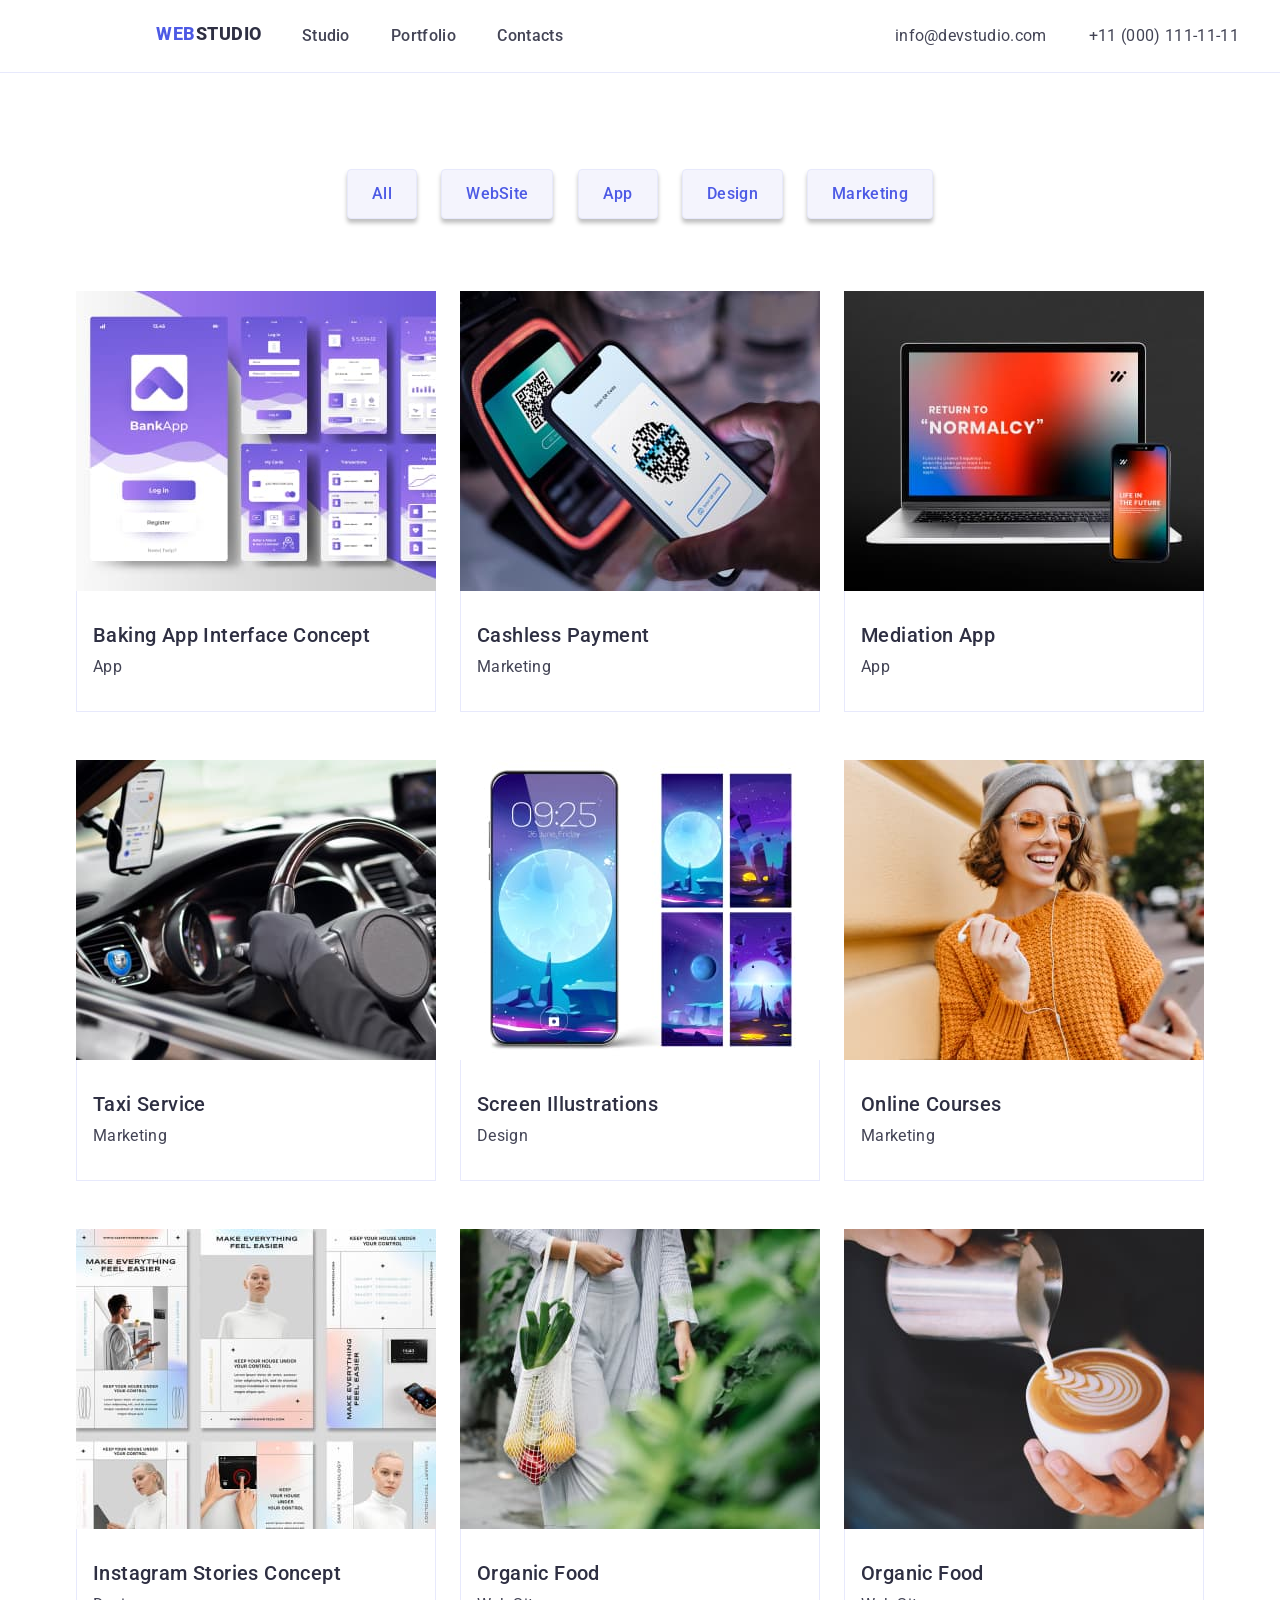
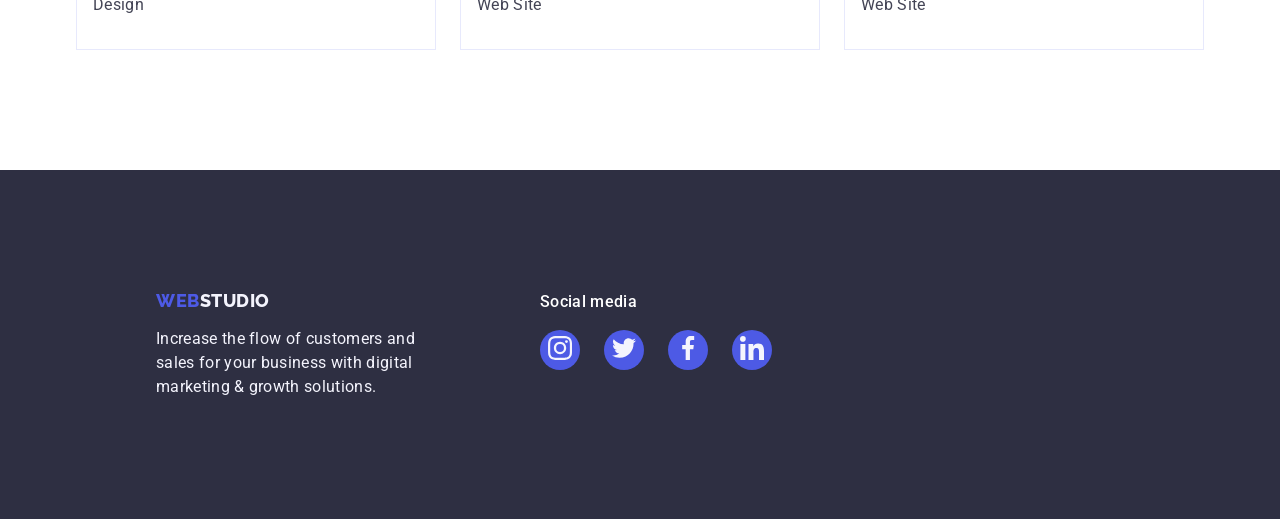
==== portfolio.html @ 45318115 "Update-start" ====
<!DOCTYPE html>
<html lang="en">
  <head>
    <meta charset="UTF-8" />
    <meta name="viewport" content="width=device-width, initial-scale=1.0" />
    <title>Portfolio-HW4</title>
    <link
      rel="stylesheet"
      href="https://cdnjs.cloudflare.com/ajax/libs/modern-normalize/2.0.0/modern-normalize.min.css"
      integrity="sha512-4xo8blKMVCiXpTaLzQSLSw3KFOVPWhm/TRtuPVc4WG6kUgjH6J03IBuG7JZPkcWMxJ5huwaBpOpnwYElP/m6wg=="
      crossorigin="anonymous"
      referrerpolicy="no-referrer"
    />
    <link rel="stylesheet" href="./css/index.css" />
    <link rel="preconnect" href="https://fonts.googleapis.com" />
    <link rel="preconnect" href="https://fonts.gstatic.com" crossorigin />
    <link
      href="https://fonts.googleapis.com/css2?family=Raleway:wght@800&family=Roboto:wght@400;500;700;900&display=swap"
      rel="stylesheet"
    />
  </head>
  <body>
    <header>
      <div class="container-top-line">
        <!--container 1-->
        <!--Logo-->
        <div class="container-logo-top-line">
          <!--container 2-->
          <a href="./index.html" class="web-logo"
            >Web<span class="studio-logo">Studio</span></a
          >
        </div>
        <!--container 2 END-->
        <!--Page navigation-->
        <nav class="nav">
          <ul class="container-links-top-line">
            <!--container 3-->
            <li class="container-address-top-line-children">
              <a href="./index.html" class="nav">Studio</a>
            </li>
            <li class="container-address-top-line-children">
              <a href="./portfolio.html" class="nav">Portfolio</a>
            </li>
            <li class="container-address-top-line-children">
              <a href="" class="nav">Contacts</a>
            </li>
          </ul>
          <!--container 3 END-->
        </nav>
        <!--Address-->
        <address>
          <ul class="container-address-top-line">
            <!--container 4-->
            <li>
              <a href="mailto:info@devstudio.com" class="addrees"
                >info@devstudio.com</a
              >
            </li>
            <li>
              <a href="tel:+110001111111" class="addrees"
                >+11 (000) 111-11-11</a
              >
            </li>
          </ul>
          <!--container 4 EDN-->
        </address>
      </div>
      <!--container 1 -END-->
    </header>
    <main>
      <!--<h1>Portfolio Page</h1>-->
      <section class="section-portfolio">
        <ul class="container-buttons">
          <li>
            <button type="button" class="button-item">All</button>
          </li>
          <li><button type="button" class="button-item">WebSite</button></li>
          <li><button type="button" class="button-item">App</button></li>
          <li><button type="button" class="button-item">Design</button></li>
          <li><button type="button" class="button-item">Marketing</button></li>
        </ul>

        <ul class="container-portfolio">
          <li class="container-portfolio-card">
            <img
              src="./images/Portfolio_Baking App Interface Concept.jpg"
              alt="Baking App Interface Concept"
              width="360"
              height="300"
            />
            <div class="container-portfolio-text">
              <h3 class="subsection-title">Baking App Interface Concept</h3>
              <p class="text-content">App</p>
            </div>
          </li>
          <li class="container-portfolio-card">
            <img
              src="./images/Portfolio_Cashless Payment.jpg"
              alt="Cashless Payment"
              width="360"
              height="300"
            />
            <div class="container-portfolio-text">
              <h3 class="subsection-title">Cashless Payment</h3>
              <p class="text-content">Marketing</p>
            </div>
          </li>
          <li class="container-portfolio-card">
            <img
              src="./images/Portfolio_Mediation App.jpg"
              alt="Madiation App"
              width="360"
              height="300"
            />
            <div class="container-portfolio-text">
              <h3 class="subsection-title">Mediation App</h3>
              <p class="text-content">App</p>
            </div>
          </li>
          <li class="container-portfolio-card">
            <img
              src="./images/Portfolio_Taxi Service.jpg"
              alt="Taxi Service"
              width="360"
              height="300"
            />
            <div class="container-portfolio-text">
              <h3 class="subsection-title">Taxi Service</h3>
              <p class="text-content">Marketing</p>
            </div>
          </li>
          <li class="container-portfolio-card">
            <img
              src="./images/Portfolio_Screen Illustrations.jpg"
              alt="Screen Illustrations"
              width="360"
              height="300"
            />
            <div class="container-portfolio-text">
              <h3 class="subsection-title">Screen Illustrations</h3>
              <p class="text-content">Design</p>
            </div>
          </li>
          <li class="container-portfolio-card">
            <img
              src="./images/Portfolio_Online Courses.jpg"
              alt="Online Courses"
              width="360"
              height="300"
            />
            <div class="container-portfolio-text">
              <h3 class="subsection-title">Online Courses</h3>
              <p class="text-content">Marketing</p>
            </div>
          </li>
          <li class="container-portfolio-card">
            <img
              src="./images/Portfolio_Instagram Stories Concept.jpg"
              alt="Instagram Stories Concept"
              width="360"
              height="300"
            />
            <div class="container-portfolio-text">
              <h3 class="subsection-title">Instagram Stories Concept</h3>
              <p class="text-content">Design</p>
            </div>
          </li>
          <li class="container-portfolio-card">
            <img
              src="./images/Portfolio_Organic Food.jpg"
              alt="Organic Food"
              width="360"
              height="300"
            />
            <div class="container-portfolio-text">
              <h3 class="subsection-title">Organic Food</h3>
              <p class="text-content">Web Site</p>
            </div>
          </li>
          <li class="container-portfolio-card">
            <img
              src="./images/Portfolio_Fresh Coffee.jpg"
              alt="Fresh Coffe"
              width="360"
              height="300"
            />
            <div class="container-portfolio-text">
              <h3 class="subsection-title">Organic Food</h3>
              <p class="text-content">Web Site</p>
            </div>
          </li>
        </ul>
      </section>
    </main>
    <footer class="footer">
      <ul class="container-footer">
        <li class="footer-box">
          <div class="container-footer-weblogo">
            <a href="./index.html" class="web-logo-footer"
              >Web<span class="studio-logo-footer">Studio</span></a
            >
          </div>
          <p class="footer-text">
            Increase the flow of customers and sales for your business with
            digital marketing & growth solutions.
          </p>
        </li>
        <li class="footer-box">
          <span class="footer-social-media-text">Social media</span>
          <ul class="social-icon-box">
            <li class="footer-social-icon-circle">
              <a href="#0"
                ><svg class="footer-social-icon">
                  <use href="./images/icons.svg#icon-instagram"></use></svg
              ></a>
            </li>
            <li class="footer-social-icon-circle">
              <a href="#0"
                ><svg class="footer-social-icon">
                  <use href="./images/icons.svg#icon-twitter"></use></svg
              ></a>
            </li>
            <li class="footer-social-icon-circle">
              <a href="#0"
                ><svg class="footer-social-icon">
                  <use href="./images/icons.svg#icon-facebook"></use></svg
              ></a>
            </li>
            <li class="footer-social-icon-circle">
              <a href="#0"
                ><svg class="footer-social-icon">
                  <use href="./images/icons.svg#icon-linkedin"></use></svg
              ></a>
            </li>
          </ul>
        </li>
      </ul>
    </footer>
  </body>
</html>
---- css/index.css ----
:root {
  --primary-brand: #4d5ae5;
  --pressed-state: #404bbf;
  --dark: #2e2f42;
  --success: #31d0aa;
  --text: #434455;
  --acent: #e7e9fc;
  --cloud: #f4f4fd;
  --modal-overlay: #2e2f42;
  --hero-background: #2e2f42;
  --white-background: #ffffff;
  --modal-background: #fcfcfc;
  --border-customers: #8e8f99;
  --main-font: Roboto, sans-serif;
}
* {
  box-sizing: border-box;
}
body {
  font-family: var(--main-font);
  color: var(--text);
  text-decoration: none;
  max-width: 1440px;
  margin: auto;
}
h1,
h2,
h3,
h4,
h5,
h6,
p,
ul {
  margin: 0;
  padding: 0;
  border: 0;
  font-size: 100%;
  font: inherit;
  vertical-align: baseline;
}
ul {
  list-style: none;
}
a {
  text-decoration: none;
}
.web-logo {
  color: var(--primary-brand);
  font-family: var(--main-font);
  font-size: 18px;
  font-weight: 800;
  line-height: 1.16; /* 116.667% */
  letter-spacing: 0.03em;
  text-transform: uppercase;
}

.studio-logo {
  color: var(--dark);
}

/*.studio-logo:hover,
.studio-logo:focus {
  color: var(--pressed-state);
}*/
.list-style {
  list-style: none;
}
.nav {
  color: var(--text);
  font-weight: 500;
  line-height: 1.5;
  font-family: var(--main-font);
  font-size: 16px;
  letter-spacing: 0.02em;
}
.nav:hover,
.nav:focus {
  color: var(--primary-brand);
}
/**/
.solutions {
  background: linear-gradient(rgba(0, 0, 0, 0.7), rgba(0, 0, 0, 0.7)),
    url(/goit-markup-hw-04/images/people-office.jpg);
}
.hero {
  /* Header 1 */
  display: block;
  color: var(--white-background);
  text-align: center;
  font-family: var(--main-font);
  font-size: 56px;
  font-style: normal;
  font-weight: 700;
  line-height: 60px; /* 107.143% */
  letter-spacing: 1.12px;
  width: 496px;
  margin-right: auto;
  margin-left: auto;
}
.button-service {
  display: block;
  padding: 16px 32px;
  align-items: flex-start;
  gap: 10px;
  background: var(--primary-brand);
  color: var(--white-background);
  border: none;
  border-radius: 4px;
  box-shadow: 0px 4px 4px 0px rgba(0, 0, 0, 0.15);
  cursor: pointer;
  margin-right: auto;
  margin-left: auto;
  margin-top: 48px;

  /*button-text :Oder Serwice*/
  font-family: Roboto;
  font-size: 16px;
  font-weight: 500;
  line-height: 1.5;
  letter-spacing: 0.04em;
  text-align: left;
}
.button-service:hover,
.button-service:focus {
  background-color: var(--pressed-state);
}
.section-title {
  color: var(--navyblue, #2e2f42);
  /* Header 2 */
  text-align: center;
  font-size: 36px;
  font-weight: 700;
  line-height: 1.11; /* 111.111% */
  letter-spacing: 0.72px;
  text-transform: capitalize;
}
.subsection-title {
  /* Header 3 */
  color: var(--dark);
  font-size: 20px;
  font-weight: 500;
  line-height: 1.2; /* 120% */
  letter-spacing: 0.4px;
}

.text-team {
  font-family: Roboto;
  font-size: 16px;
  font-weight: 400;
  line-height: 1.5;
  letter-spacing: 0.02em;
  /*text-align: center;*/
}
.our-team {
  background-color: var(--cloud);
}
.button-item {
  color: var(--primary-brand);
  background-color: var(--cloud);
  font-weight: 500;
  font-family: inherit;
  font-size: 16px;
  line-height: 1.5;
  letter-spacing: 0.02em;
  cursor: pointer;
  box-shadow: 0px 4px 4px 0px rgba(0, 0, 0, 0.25);
  box-shadow: 0px 4px 4px 0px rgba(0, 0, 0, 0.25);

  /*button-text :button-item*/
  display: flex;
  padding: 12px 24px;
  justify-content: center;
  align-items: center;
  border: none;
  border-radius: 4px;
  border: 1px solid var(--acent);
  background: var(--cloud);
}
.button-item:hover,
.button-item:focus {
  color: var(--cloud);
  background-color: var(--primary-brand);
  box-shadow: 0px 2px 2px 0px #0000001f;

  box-shadow: 0px 2px 1px 0px #00000014;

  box-shadow: 0px 3px 1px 0px #0000001a;
}
/*text under pictures*/
.text-content {
  color: var(--text);
  font-size: 16px;
  line-height: 1.5;
  letter-spacing: 0.02em;
}
.addrees {
  color: var(--text);
  size: 16px;
  font-family: Roboto;
  font-weight: 400;
  line-height: 1.5;
  letter-spacing: 0.02em;
  font-style: normal;
}
.adres:hover,
.adres:focus {
  color: var(--primary-brand);
}
.footer {
  display: flex;
  width: 1440px;
  background-color: var(--hero-background);
  color: var(--cloud);
}
.web-logo-footer {
  width: 44px;
  color: var(--primary-brand);
  font-family: Raleway;
  font-size: 18px;
  font-style: normal;
  font-weight: 800;
  line-height: 21px; /* 116.667% */
  letter-spacing: 0.54px;
  text-transform: uppercase;
}
.studio-logo-footer {
  color: var(--cloud);
}
/*.studio-logo-footer:hover,
.studio-logo-footer:focus {
  color: var(--pressed-state);
}*/
.footer-text {
  font-family: Roboto;
  font-size: 16px;
  font-weight: 400;
  line-height: 1.5;
  letter-spacing: 0.02em;
  text-align: left;
  display: block;
  width: 264px;
  /*margin-left: 156px;
  padding-bottom: 100px;*/
}
/*container 1*/
.container-top-line {
  display: flex;
  max-width: 1440px;
  /*height: 72px;*/
  margin: 0;
  border-bottom: 1px solid var(--acent);
}
/*container 2*/
.container-logo-top-line {
  display: flex;
  max-width: 115px;
  margin-left: 156px;
  padding-top: 24px;
  padding-bottom: 24px;
}
/*container 3*/
.container-links-top-line {
  display: flex;
  width: 261px;
  margin-left: 40px;
  padding-top: 24px;
  padding-bottom: 24px;
  justify-content: space-between;
}
/*container 4*/
.container-address-top-line {
  display: flex;
  width: 344px;
  margin-left: 332px;
  padding-top: 24px;
  padding-bottom: 24px;
  justify-content: space-between;
}
.section-padding {
  padding-top: 120px;
  padding-bottom: 120px;
}
.container-section1 {
  display: flex;
  width: 1128px;
  justify-content: space-between;
  gap: 24px;
  margin: auto;
}
.section1-child {
  display: flex;
  width: 264px;
  flex-direction: column;
  align-items: flex-start;
  gap: 8px;
}
.container-section2 {
  display: flex;
  width: 1128px;
  margin: auto;
  padding-top: 72px;
}
.container-section2-child {
  margin-right: 24px;
}
.container-section2-child:last-child {
  margin-right: 0;
}
.container-section3 {
  display: flex;
  width: 1128px;
  margin: auto;
  padding-top: 72px;
}
.container-section3-child {
  width: 264px;
  margin-right: 24px;
  border-radius: 0px 0px 4px 4px;
  gap: 0;
  background-color: var(--modal-background);
  line-height: 0;
}
.container-section3-child:last-child {
  margin-right: 0;
}
.container-card-team {
  display: flex;
  width: 264px;
  flex-direction: column;
  justify-content: center;
  align-items: center;
  gap: 8px;
  border-radius: 0px 0px 4px 4px;
  padding-top: 32px;
  padding-bottom: 32px;
  box-shadow: 0px 2px 1px 0px #2e2f4224;
  box-shadow: 0px 1px 1px 0px #2e2f4239;
  box-shadow: 0px 1px 6px 0px #2e2f4224;

  /*padding: 32px auto 32px auto;*/
}
.image-card {
  margin: 0;
  padding: 0;
}
.container-footer-weblogo {
  display: block;
  /* margin-left: 156px;
  padding-top: 101px;
  padding-bottom: 17px;*/
}
/*.container-footer-weblogo:hover {
  color: #31d0aa;
}*/
.container-buttons {
  display: flex;
  width: 586px;
  padding-top: 96px;
  margin-left: auto;
  margin-right: auto;
  justify-content: space-between;
}
.container-portfolio-card {
  display: flex;
  flex-direction: column;
}
.container-portfolio-card:hover,
.container-portfolio-card:focus {
  box-shadow: 0px 2px 1px 0px rgba(46, 47, 66, 0.18);
  box-shadow: 0px 1px 1px 0px rgba(46, 47, 66, 0.26);
  box-shadow: 0px 1px 6px 0px rgba(46, 47, 66, 0.18);
  cursor: pointer;
}
.container-portfolio {
  max-width: 1128px;
  display: flex;
  flex-wrap: wrap;
  justify-content: space-between;
  row-gap: 48px;
  margin-left: auto;
  margin-right: auto;
  margin-top: 72px;
}
.container-portfolio-text {
  display: flex;
  padding: 32px 16px;
  flex-direction: column;
  gap: 8px;
  align-self: stretch;
  border: 1px solid var(--acent);
  border-top: none;
}
.section-portfolio {
  padding-bottom: 120px;
}
.container-wawd {
  padding-top: 120px;
}
.icon-box {
  display: flex;
  justify-content: center;
  align-items: center;
  width: 264px;
  height: 112px;
  flex-shrink: 0;
  border-radius: 4px;
  background: var(--cloud);
}
.icon {
  display: flex;
  width: 64px;
  height: 64px;
  outline-style: var(--primary-brand);
}
.icon-circle {
  display: flex;
  justify-content: center;
  align-items: center;
  width: 40px;
  height: 40px;
}
.social-icon-box {
  display: flex;
  width: 232px;
  justify-content: space-between;
}

.social-icon-circle {
  display: inline-flex;
  width: 40px;
  height: 40px;
  background-color: var(--primary-brand);
  border-radius: 50%;
  justify-content: center;
  align-items: center;
}
.footer-social-icon-circle {
  display: inline-flex;
  width: 40px;
  height: 40px;
  background-color: var(--primary-brand);
  border-radius: 50%;
  justify-content: center;
  align-items: center;
}
.social-icon-circle:hover,
.social-icon-circle:focus {
  background-color: var(--pressed-state);
  cursor: pointer;
}
.footer-social-icon-circle:hover,
.footer-social-icon-circle:focus {
  background-color: var(--success);
  cursor: pointer;
}
.social-icon {
  width: 16px;
  height: 16px;
}
.section-customers {
  padding: 120px 156px 120px 156px;
}
.customers-company {
  display: flex;
  width: 1128px;
  padding-top: 72px;
}
.customers-box {
  display: flex;
  width: 168px;
  height: 88px;

  /*padding: 16px 32px 16px 32px;*/
  margin-right: 24px;
}
.customers-box:hover,
.customers-box:focus {
  cursor: pointer;
}
.customers-hover {
  width: 168px;
  height: 88px;
  border-radius: 4px;
  fill: var(--border-customers);
  border: 1px solid var(--border-customers);
}
.customers-hover:hover,
.customers-hover:focus {
  fill: var(--pressed-state);
  border: 1px solid var(--pressed-state);
}
.customers-box:last-child {
  margin-right: 0;
}
.footer-social-media-text {
  color: var(--white, #fff);

  /* Body Medium */
  font-family: Roboto;
  font-size: 16px;
  font-style: normal;
  font-weight: 500;
  line-height: 24px; /* 150% */
  letter-spacing: 0.32px;
}
.footer-social-icon {
  width: 24px;
  height: 24px;
}
.footer-box {
  display: flex;
  flex-direction: column;
  gap: 16px;
  width: 264px;
  margin-right: 120px;
}
.container-footer {
  display: flex;
  padding: 120px 156px 120px 156px;
}
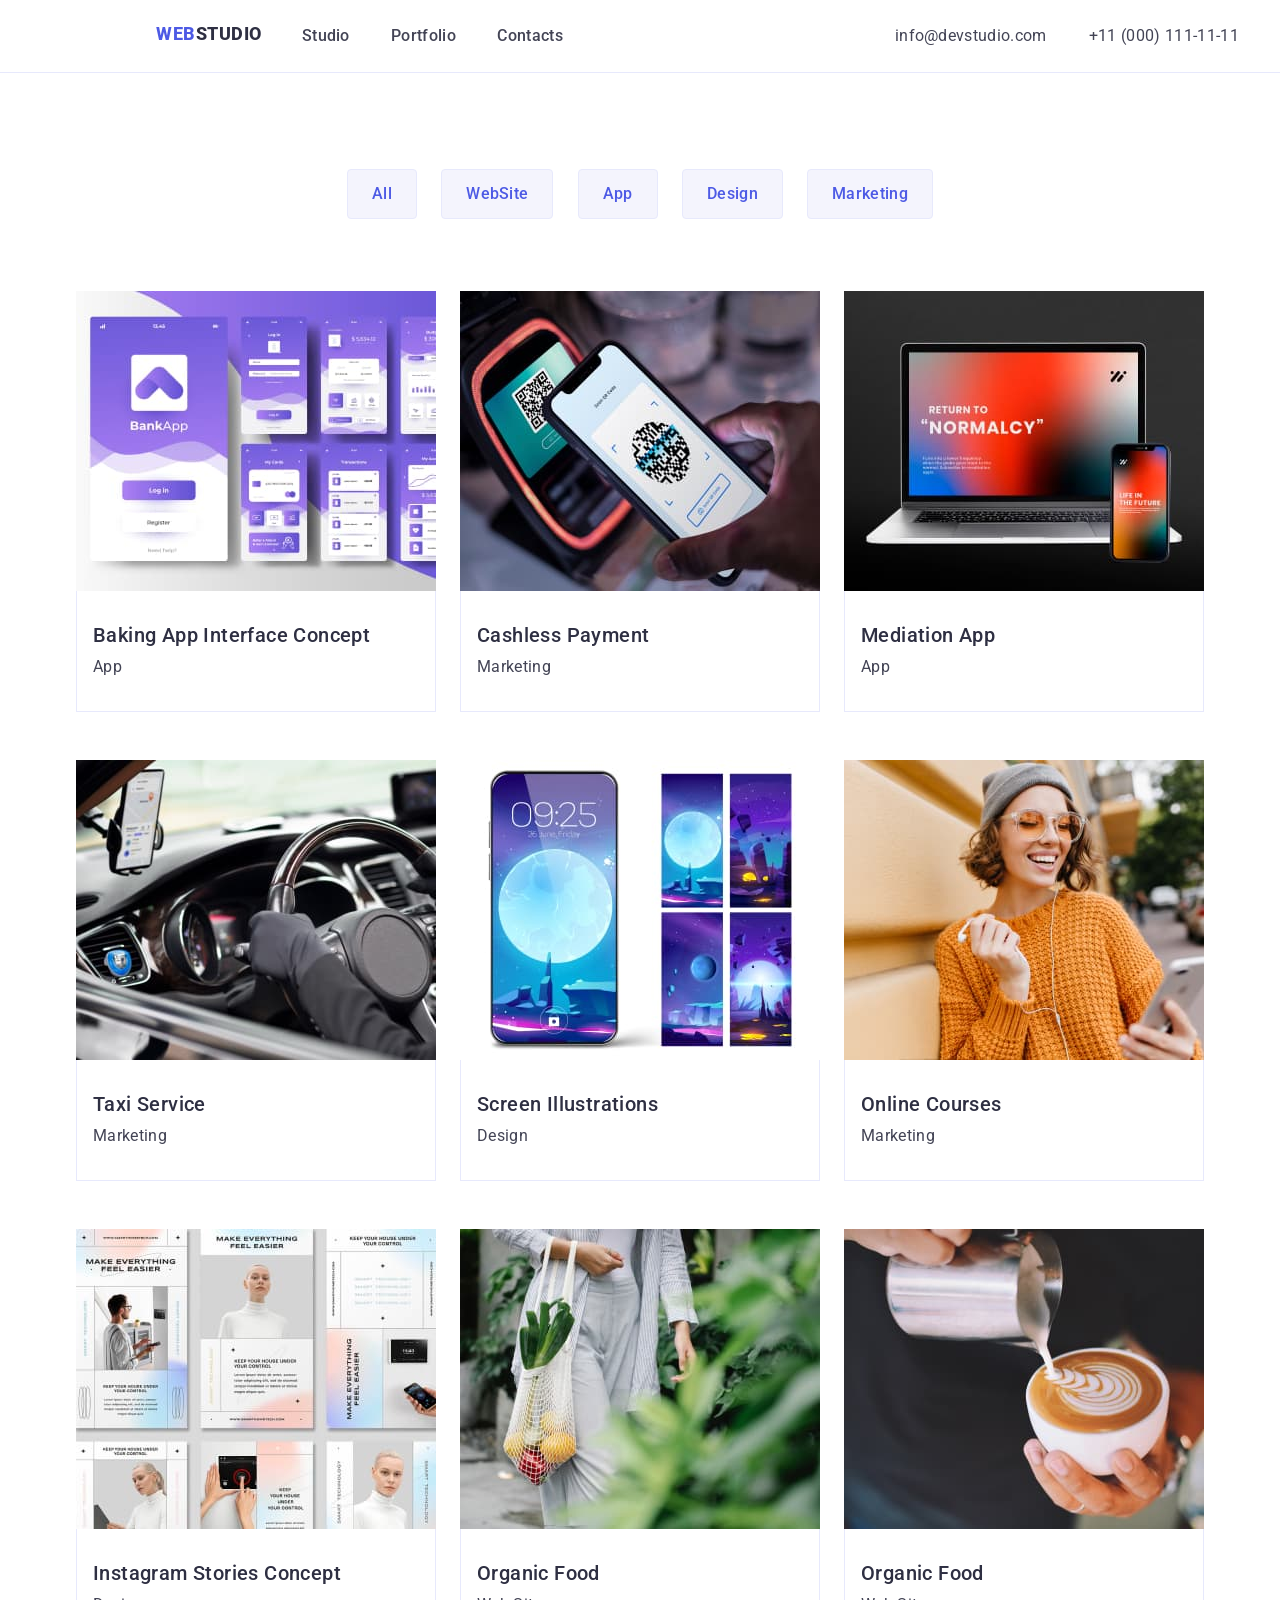
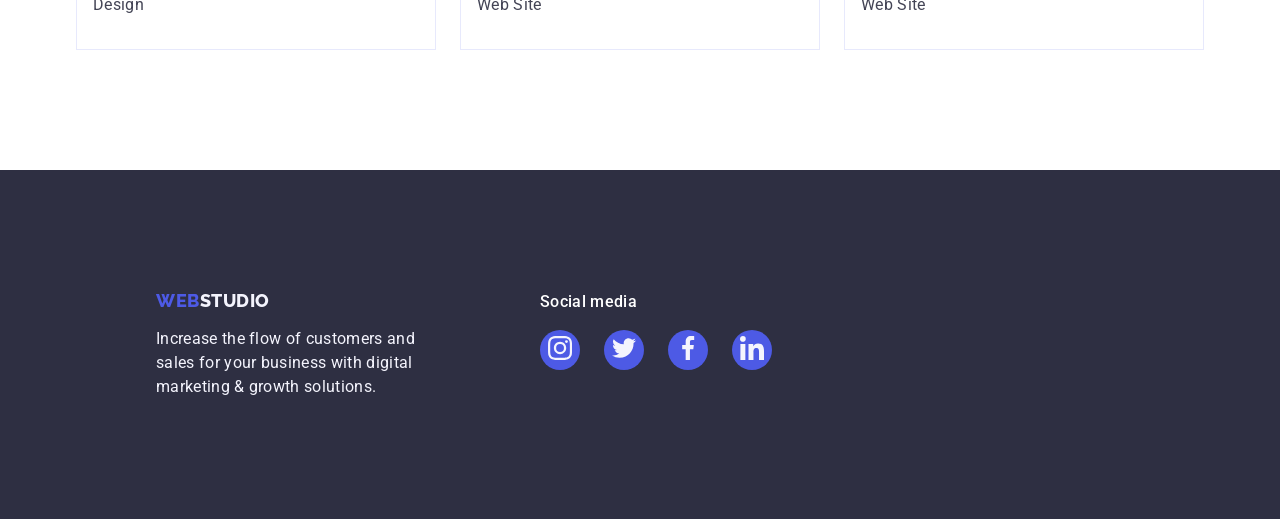
==== commit c5941def: "Update30-08-2023v1" ====
--- a/portfolio.html
+++ b/portfolio.html
@@ -3,7 +3,7 @@
   <head>
     <meta charset="UTF-8" />
     <meta name="viewport" content="width=device-width, initial-scale=1.0" />
-    <title>Portfolio-HW4</title>
+    <title>Portfolio-HW5</title>
     <link
       rel="stylesheet"
       href="https://cdnjs.cloudflare.com/ajax/libs/modern-normalize/2.0.0/modern-normalize.min.css"
@@ -82,108 +82,207 @@
 
         <ul class="container-portfolio">
           <li class="container-portfolio-card">
-            <img
-              src="./images/Portfolio_Baking App Interface Concept.jpg"
-              alt="Baking App Interface Concept"
-              width="360"
-              height="300"
-            />
+            <div class="box">
+              <img
+                src="./images/Portfolio_Baking App Interface Concept.jpg"
+                alt="Baking App Interface Concept"
+                width="360"
+                height="300"
+              />
+              <div class="overlay">
+                <p>
+                  14 Stylish and User-Friendly App Design Concepts · Task
+                  Manager App · Calorie Tracker App · Exotic Fruit Ecommerce App
+                  · Cloud Storage App
+                </p>
+              </div>
+            </div>
+
             <div class="container-portfolio-text">
               <h3 class="subsection-title">Baking App Interface Concept</h3>
               <p class="text-content">App</p>
             </div>
           </li>
           <li class="container-portfolio-card">
-            <img
-              src="./images/Portfolio_Cashless Payment.jpg"
-              alt="Cashless Payment"
-              width="360"
-              height="300"
-            />
+            <div class="box">
+              <img
+                src="./images/Portfolio_Cashless Payment.jpg"
+                alt="Cashless Payment"
+                width="360"
+                height="300"
+              />
+              <div class="overlay">
+                <p>
+                  14 Stylish and User-Friendly App Design Concepts · Task
+                  Manager App · Calorie Tracker App · Exotic Fruit Ecommerce App
+                  · Cloud Storage App
+                </p>
+              </div>
+            </div>
+
             <div class="container-portfolio-text">
               <h3 class="subsection-title">Cashless Payment</h3>
               <p class="text-content">Marketing</p>
             </div>
           </li>
           <li class="container-portfolio-card">
-            <img
-              src="./images/Portfolio_Mediation App.jpg"
-              alt="Madiation App"
-              width="360"
-              height="300"
-            />
+            <div class="box">
+              <img
+                src="./images/Portfolio_Mediation App.jpg"
+                alt="Madiation App"
+                width="360"
+                height="300"
+              />
+              <div class="overlay">
+                <p>
+                  14 Stylish and User-Friendly App Design Concepts · Task
+                  Manager App · Calorie Tracker App · Exotic Fruit Ecommerce App
+                  · Cloud Storage App
+                </p>
+              </div>
+            </div>
+
             <div class="container-portfolio-text">
               <h3 class="subsection-title">Mediation App</h3>
               <p class="text-content">App</p>
             </div>
           </li>
           <li class="container-portfolio-card">
-            <img
-              src="./images/Portfolio_Taxi Service.jpg"
-              alt="Taxi Service"
-              width="360"
-              height="300"
-            />
+            <div class="box">
+              <img
+                src="./images/Portfolio_Taxi Service.jpg"
+                alt="Taxi Service"
+                width="360"
+                height="300"
+              />
+              <div class="overlay">
+                <p>
+                  14 Stylish and User-Friendly App Design Concepts · Task
+                  Manager App · Calorie Tracker App · Exotic Fruit Ecommerce App
+                  · Cloud Storage App
+                </p>
+              </div>
+            </div>
+
             <div class="container-portfolio-text">
               <h3 class="subsection-title">Taxi Service</h3>
               <p class="text-content">Marketing</p>
             </div>
           </li>
           <li class="container-portfolio-card">
-            <img
-              src="./images/Portfolio_Screen Illustrations.jpg"
-              alt="Screen Illustrations"
-              width="360"
-              height="300"
-            />
+            <div class="box">
+              <img
+                src="./images/Portfolio_Screen Illustrations.jpg"
+                alt="Screen Illustrations"
+                width="360"
+                height="300"
+              />
+              <div class="overlay">
+                <p>
+                  14 Stylish and User-Friendly App Design Concepts · Task
+                  Manager App · Calorie Tracker App · Exotic Fruit Ecommerce App
+                  · Cloud Storage App
+                </p>
+              </div>
+            </div>
+
             <div class="container-portfolio-text">
               <h3 class="subsection-title">Screen Illustrations</h3>
               <p class="text-content">Design</p>
             </div>
           </li>
           <li class="container-portfolio-card">
-            <img
-              src="./images/Portfolio_Online Courses.jpg"
-              alt="Online Courses"
-              width="360"
-              height="300"
-            />
+            <div class="box">
+              <div class="overlay">
+                <p>
+                  14 Stylish and User-Friendly App Design Concepts · Task
+                  Manager App · Calorie Tracker App · Exotic Fruit Ecommerce App
+                  · Cloud Storage App
+                </p>
+              </div>
+            </div>
+            <div class="box">
+              <img
+                src="./images/Portfolio_Online Courses.jpg"
+                alt="Online Courses"
+                width="360"
+                height="300"
+              />
+              <div class="overlay">
+                <p>
+                  14 Stylish and User-Friendly App Design Concepts · Task
+                  Manager App · Calorie Tracker App · Exotic Fruit Ecommerce App
+                  · Cloud Storage App
+                </p>
+              </div>
+            </div>
+
             <div class="container-portfolio-text">
               <h3 class="subsection-title">Online Courses</h3>
               <p class="text-content">Marketing</p>
             </div>
           </li>
           <li class="container-portfolio-card">
-            <img
-              src="./images/Portfolio_Instagram Stories Concept.jpg"
-              alt="Instagram Stories Concept"
-              width="360"
-              height="300"
-            />
+            <div class="box">
+              <img
+                src="./images/Portfolio_Instagram Stories Concept.jpg"
+                alt="Instagram Stories Concept"
+                width="360"
+                height="300"
+              />
+              <div class="overlay">
+                <p>
+                  14 Stylish and User-Friendly App Design Concepts · Task
+                  Manager App · Calorie Tracker App · Exotic Fruit Ecommerce App
+                  · Cloud Storage App
+                </p>
+              </div>
+            </div>
+
             <div class="container-portfolio-text">
               <h3 class="subsection-title">Instagram Stories Concept</h3>
               <p class="text-content">Design</p>
             </div>
           </li>
           <li class="container-portfolio-card">
-            <img
-              src="./images/Portfolio_Organic Food.jpg"
-              alt="Organic Food"
-              width="360"
-              height="300"
-            />
+            <div class="box">
+              <img
+                src="./images/Portfolio_Organic Food.jpg"
+                alt="Organic Food"
+                width="360"
+                height="300"
+              />
+              <div class="overlay">
+                <p>
+                  14 Stylish and User-Friendly App Design Concepts · Task
+                  Manager App · Calorie Tracker App · Exotic Fruit Ecommerce App
+                  · Cloud Storage App
+                </p>
+              </div>
+            </div>
+
             <div class="container-portfolio-text">
               <h3 class="subsection-title">Organic Food</h3>
               <p class="text-content">Web Site</p>
             </div>
           </li>
           <li class="container-portfolio-card">
-            <img
-              src="./images/Portfolio_Fresh Coffee.jpg"
-              alt="Fresh Coffe"
-              width="360"
-              height="300"
-            />
+            <div class="box">
+              <img
+                src="./images/Portfolio_Fresh Coffee.jpg"
+                alt="Fresh Coffe"
+                width="360"
+                height="300"
+              />
+              <div class="overlay">
+                <p>
+                  14 Stylish and User-Friendly App Design Concepts · Task
+                  Manager App · Calorie Tracker App · Exotic Fruit Ecommerce App
+                  · Cloud Storage App
+                </p>
+              </div>
+            </div>
+
             <div class="container-portfolio-text">
               <h3 class="subsection-title">Organic Food</h3>
               <p class="text-content">Web Site</p>
@@ -209,28 +308,32 @@
           <span class="footer-social-media-text">Social media</span>
           <ul class="social-icon-box">
             <li class="footer-social-icon-circle">
-              <a href="#0"
-                ><svg class="footer-social-icon">
-                  <use href="./images/icons.svg#icon-instagram"></use></svg
-              ></a>
+              <a href="#0">
+                <svg class="footer-social-icon">
+                  <use href="./images/icons.svg#icon-instagram"></use>
+                </svg>
+              </a>
             </li>
             <li class="footer-social-icon-circle">
-              <a href="#0"
-                ><svg class="footer-social-icon">
-                  <use href="./images/icons.svg#icon-twitter"></use></svg
-              ></a>
+              <a href="#0">
+                <svg class="footer-social-icon">
+                  <use href="./images/icons.svg#icon-twitter"></use>
+                </svg>
+              </a>
             </li>
             <li class="footer-social-icon-circle">
-              <a href="#0"
-                ><svg class="footer-social-icon">
-                  <use href="./images/icons.svg#icon-facebook"></use></svg
-              ></a>
+              <a href="#0">
+                <svg class="footer-social-icon">
+                  <use href="./images/icons.svg#icon-facebook"></use>
+                </svg>
+              </a>
             </li>
             <li class="footer-social-icon-circle">
-              <a href="#0"
-                ><svg class="footer-social-icon">
-                  <use href="./images/icons.svg#icon-linkedin"></use></svg
-              ></a>
+              <a href="#0">
+                <svg class="footer-social-icon">
+                  <use href="./images/icons.svg#icon-linkedin"></use>
+                </svg>
+              </a>
             </li>
           </ul>
         </li>
--- a/css/index.css
+++ b/css/index.css
@@ -12,6 +12,7 @@
   --modal-background: #fcfcfc;
   --border-customers: #8e8f99;
   --main-font: Roboto, sans-serif;
+  --animation-transition: 250ms cubic-brezier (0.4, 0, 0.2, 1);
 }
 * {
   box-sizing: border-box;
@@ -123,6 +124,7 @@
 .button-service:hover,
 .button-service:focus {
   background-color: var(--pressed-state);
+  transition: var(--animation-transition);
 }
 .section-title {
   color: var(--navyblue, #2e2f42);
@@ -163,8 +165,6 @@
   line-height: 1.5;
   letter-spacing: 0.02em;
   cursor: pointer;
-  box-shadow: 0px 4px 4px 0px rgba(0, 0, 0, 0.25);
-  box-shadow: 0px 4px 4px 0px rgba(0, 0, 0, 0.25);
 
   /*button-text :button-item*/
   display: flex;
@@ -180,11 +180,10 @@
 .button-item:focus {
   color: var(--cloud);
   background-color: var(--primary-brand);
-  box-shadow: 0px 2px 2px 0px #0000001f;
-
-  box-shadow: 0px 2px 1px 0px #00000014;
-
-  box-shadow: 0px 3px 1px 0px #0000001a;
+  box-shadow: 0px 2px 2px 0px rgba(0, 0, 0, 0.12),
+    0px 2px 1px 0px rgba(0, 0, 0, 0.08), 0px 3px 1px 0px rgba(0, 0, 0, 0.1);
+  border: 1px solid var(--link-active);
+  transition: var(--animation-transition);
 }
 /*text under pictures*/
 .text-content {
@@ -205,6 +204,7 @@
 .adres:hover,
 .adres:focus {
   color: var(--primary-brand);
+  transition: var(--animation-transition);
 }
 .footer {
   display: flex;
@@ -370,6 +370,7 @@
   box-shadow: 0px 1px 1px 0px rgba(46, 47, 66, 0.26);
   box-shadow: 0px 1px 6px 0px rgba(46, 47, 66, 0.18);
   cursor: pointer;
+  transition: var(--animation-transition);
 }
 .container-portfolio {
   max-width: 1128px;
@@ -447,11 +448,13 @@
 .social-icon-circle:focus {
   background-color: var(--pressed-state);
   cursor: pointer;
+  transition: var(--animation-transition);
 }
 .footer-social-icon-circle:hover,
 .footer-social-icon-circle:focus {
   background-color: var(--success);
   cursor: pointer;
+  transition: var(--animation-transition);
 }
 .social-icon {
   width: 16px;
@@ -476,6 +479,7 @@
 .customers-box:hover,
 .customers-box:focus {
   cursor: pointer;
+  transition: var(--animation-transition);
 }
 .customers-hover {
   width: 168px;
@@ -488,6 +492,7 @@
 .customers-hover:focus {
   fill: var(--pressed-state);
   border: 1px solid var(--pressed-state);
+  transition: var(--animation-transition);
 }
 .customers-box:last-child {
   margin-right: 0;
@@ -518,3 +523,79 @@
   display: flex;
   padding: 120px 156px 120px 156px;
 }
+.is-hidden {
+  pointer-events: none;
+  visibility: hidden;
+  opacity: 0;
+}
+.modal {
+  position: relative;
+  width: 408px;
+  height: 584px;
+  margin-top: 80px;
+  border-radius: 4px;
+  background: var(--dairy, #fcfcfc);
+  box-shadow: 0px 2px 1px 0px rgba(0, 0, 0, 0.2),
+    0px 1px 3px 0px rgba(0, 0, 0, 0.12), 0px 1px 1px 0px rgba(0, 0, 0, 0.14);
+}
+.backdrop {
+  display: flex;
+  position: fixed;
+  width: 100%;
+  height: 100%;
+  top: 0;
+  bottom: 0;
+  left: 0;
+  right: 0;
+  justify-content: center;
+  background-color: hsla(237, 18%, 22%, 0.4);
+}
+.close-btn-box {
+  display: flex;
+  position: absolute;
+  top: 8px;
+  right: 8px;
+  width: 30px;
+  height: 30px;
+  background-color: var(--modal-background);
+  border: 1px solid rgba(0, 0, 0, 0.1);
+  border-radius: 50%;
+  cursor: pointer;
+  fill: var(--hero-background);
+  align-items: center;
+  justify-content: center;
+}
+.close-btn {
+  width: 8px;
+  height: 8px;
+}
+.box {
+  position: relative;
+  overflow: hidden;
+  line-height: 0;
+}
+.overlay {
+  position: absolute;
+  top: 0;
+  left: 0;
+  width: 100%;
+  height: 100%;
+  transform: translateY(100%);
+  background-color: var(--primary-brand);
+}
+.box:hover .overlay,
+.box:focus .overlay {
+  transform: translateY(0);
+  transition: 250ms ease-in-out;
+}
+.overlay p {
+  width: 296px;
+  padding-top: 40px;
+  padding-left: 32px;
+  color: var(--cloud, #f4f4fd);
+  font-family: Roboto;
+  font-size: 16px;
+  font-style: normal;
+  line-height: 1.5;
+  letter-spacing: 0.32px;
+}
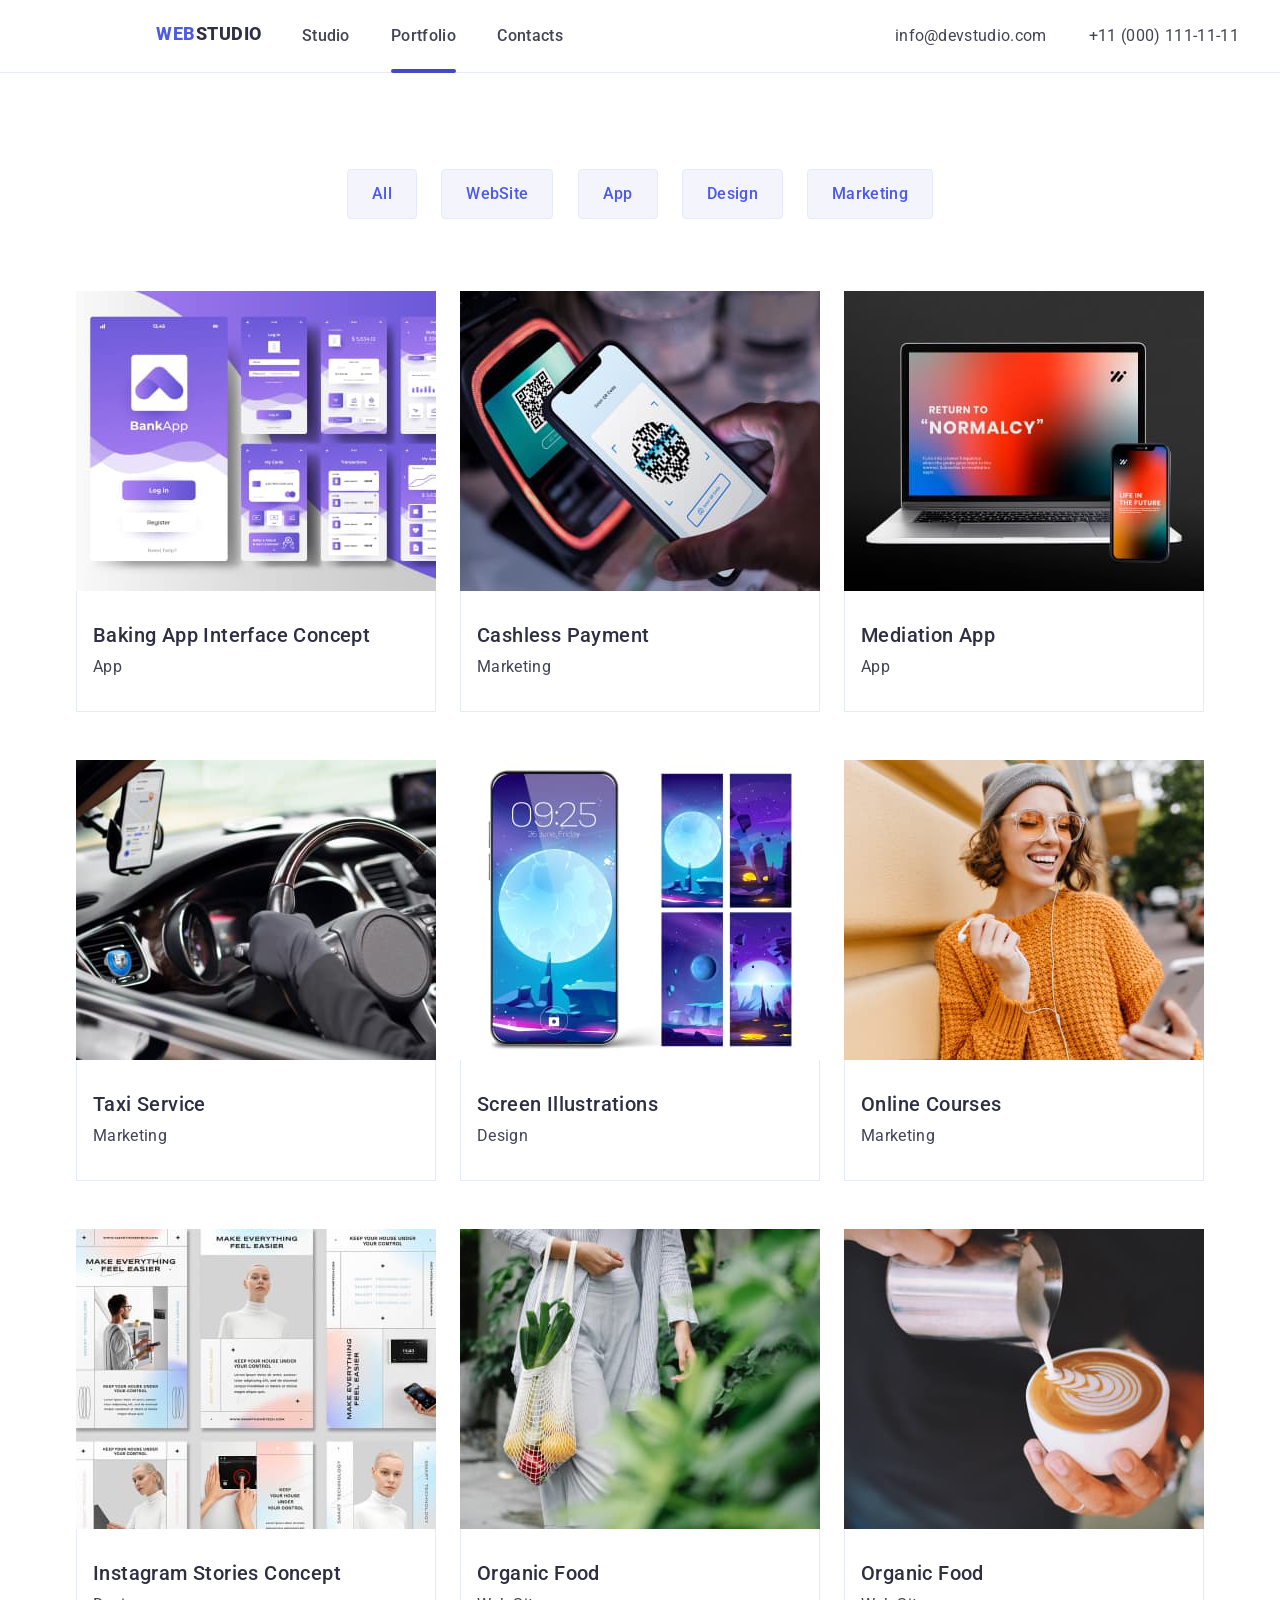
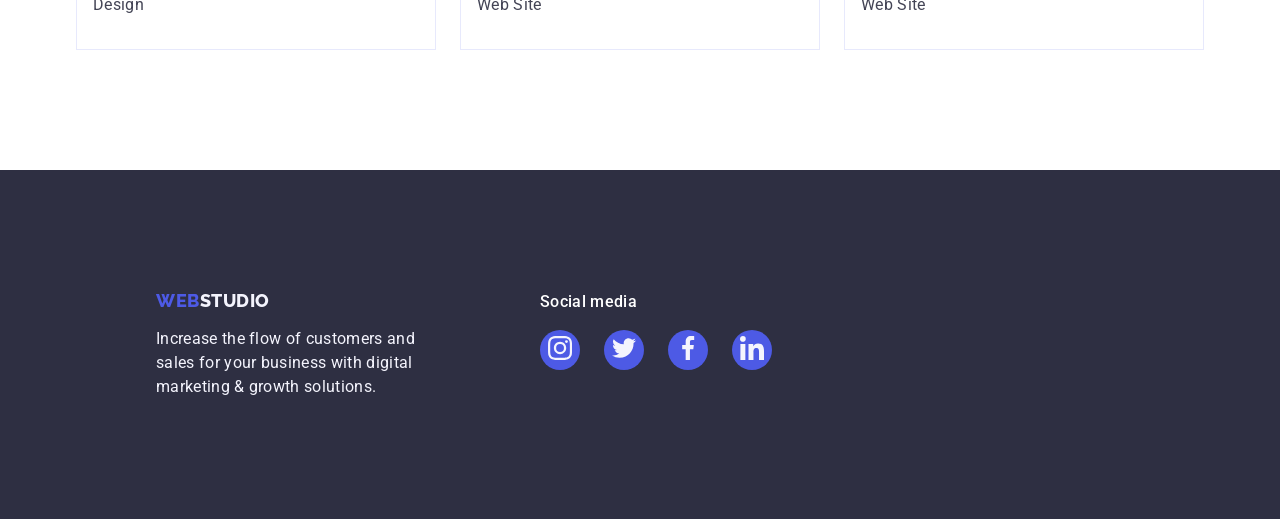
==== commit fb70e73c: "Update30-08-2023v3" ====
--- a/portfolio.html
+++ b/portfolio.html
@@ -32,14 +32,14 @@
         </div>
         <!--container 2 END-->
         <!--Page navigation-->
-        <nav class="nav">
+        <nav>
           <ul class="container-links-top-line">
             <!--container 3-->
             <li class="container-address-top-line-children">
               <a href="./index.html" class="nav">Studio</a>
             </li>
             <li class="container-address-top-line-children">
-              <a href="./portfolio.html" class="nav">Portfolio</a>
+              <a href="./portfolio.html" class="nav mark">Portfolio</a>
             </li>
             <li class="container-address-top-line-children">
               <a href="" class="nav">Contacts</a>
--- a/css/index.css
+++ b/css/index.css
@@ -67,12 +67,24 @@
   list-style: none;
 }
 .nav {
+  display: block;
+  position: relative;
   color: var(--text);
   font-weight: 500;
   line-height: 1.5;
   font-family: var(--main-font);
   font-size: 16px;
   letter-spacing: 0.02em;
+}
+.mark::after {
+  content: "";
+  display: block;
+  position: absolute;
+  bottom: -25px;
+  height: 4px;
+  width: 100%;
+  background-color: var(--pressed-state);
+  border-radius: 2px;
 }
 .nav:hover,
 .nav:focus {
